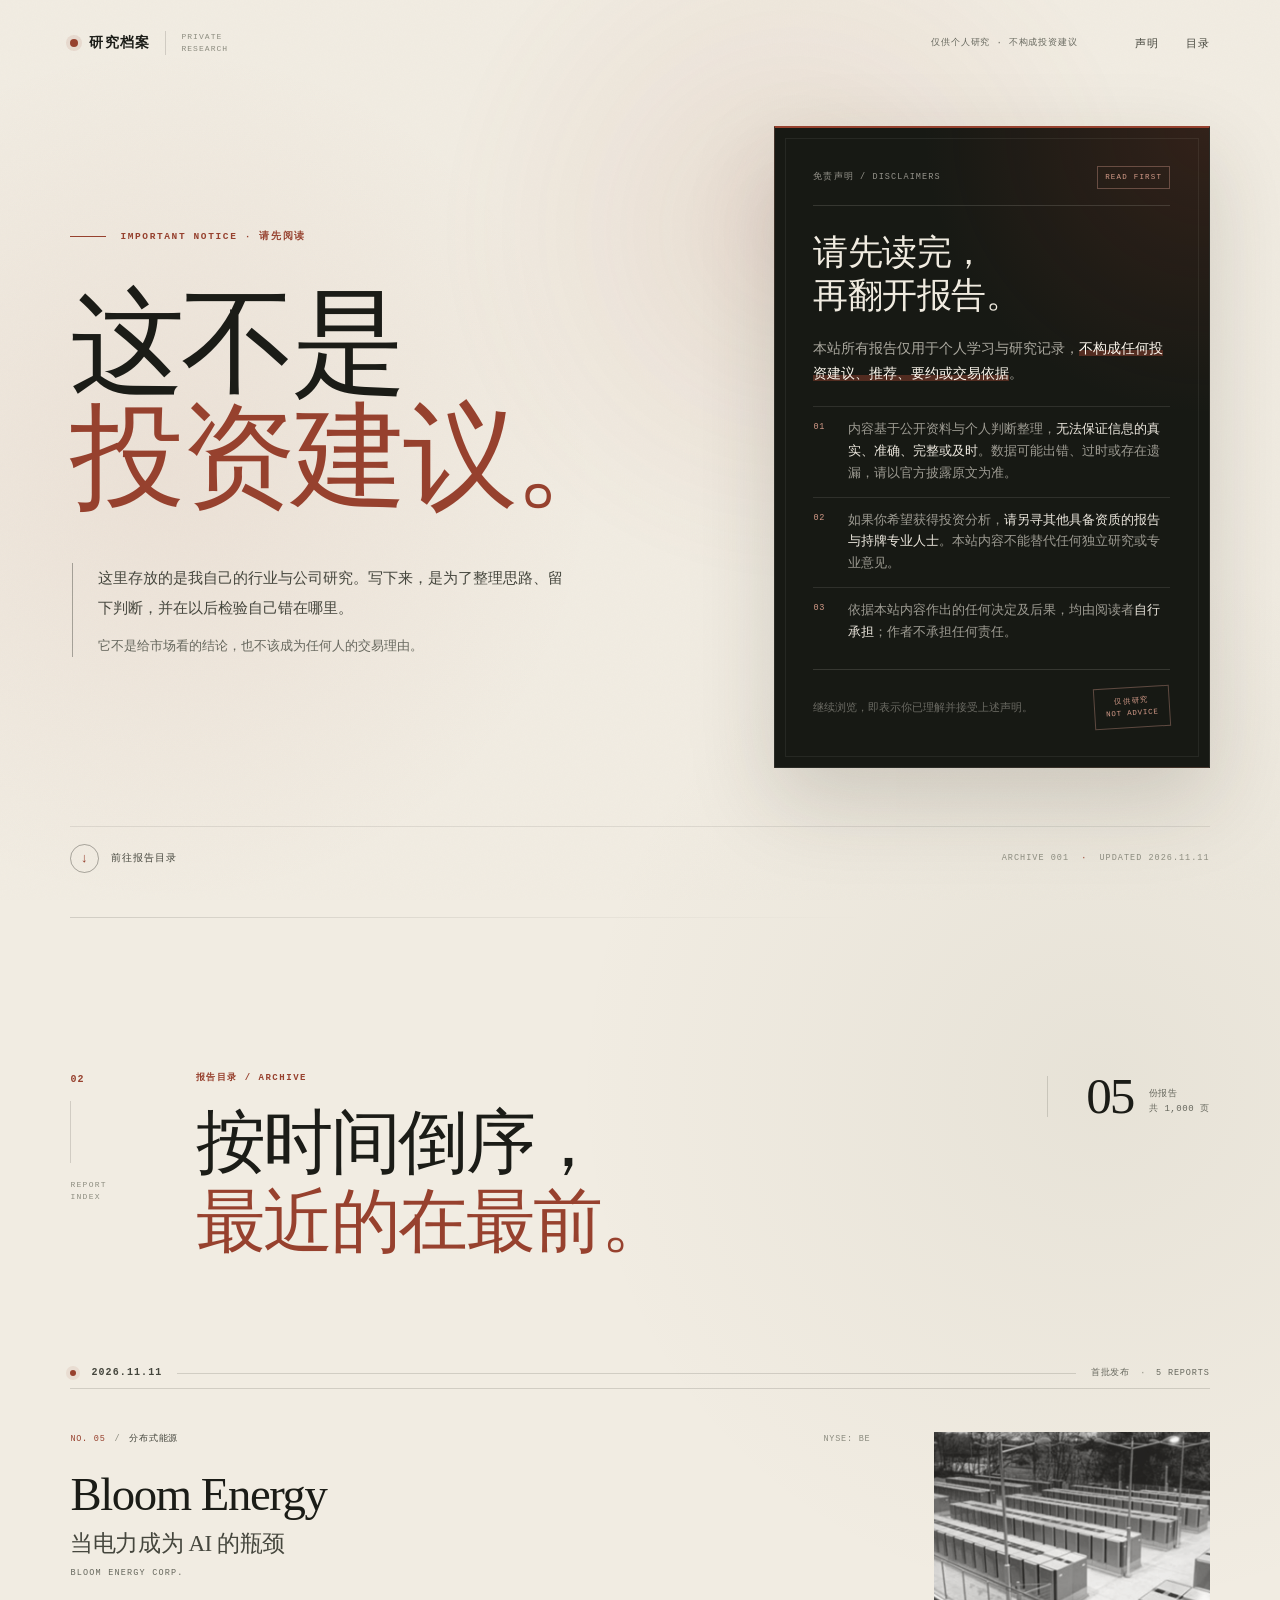
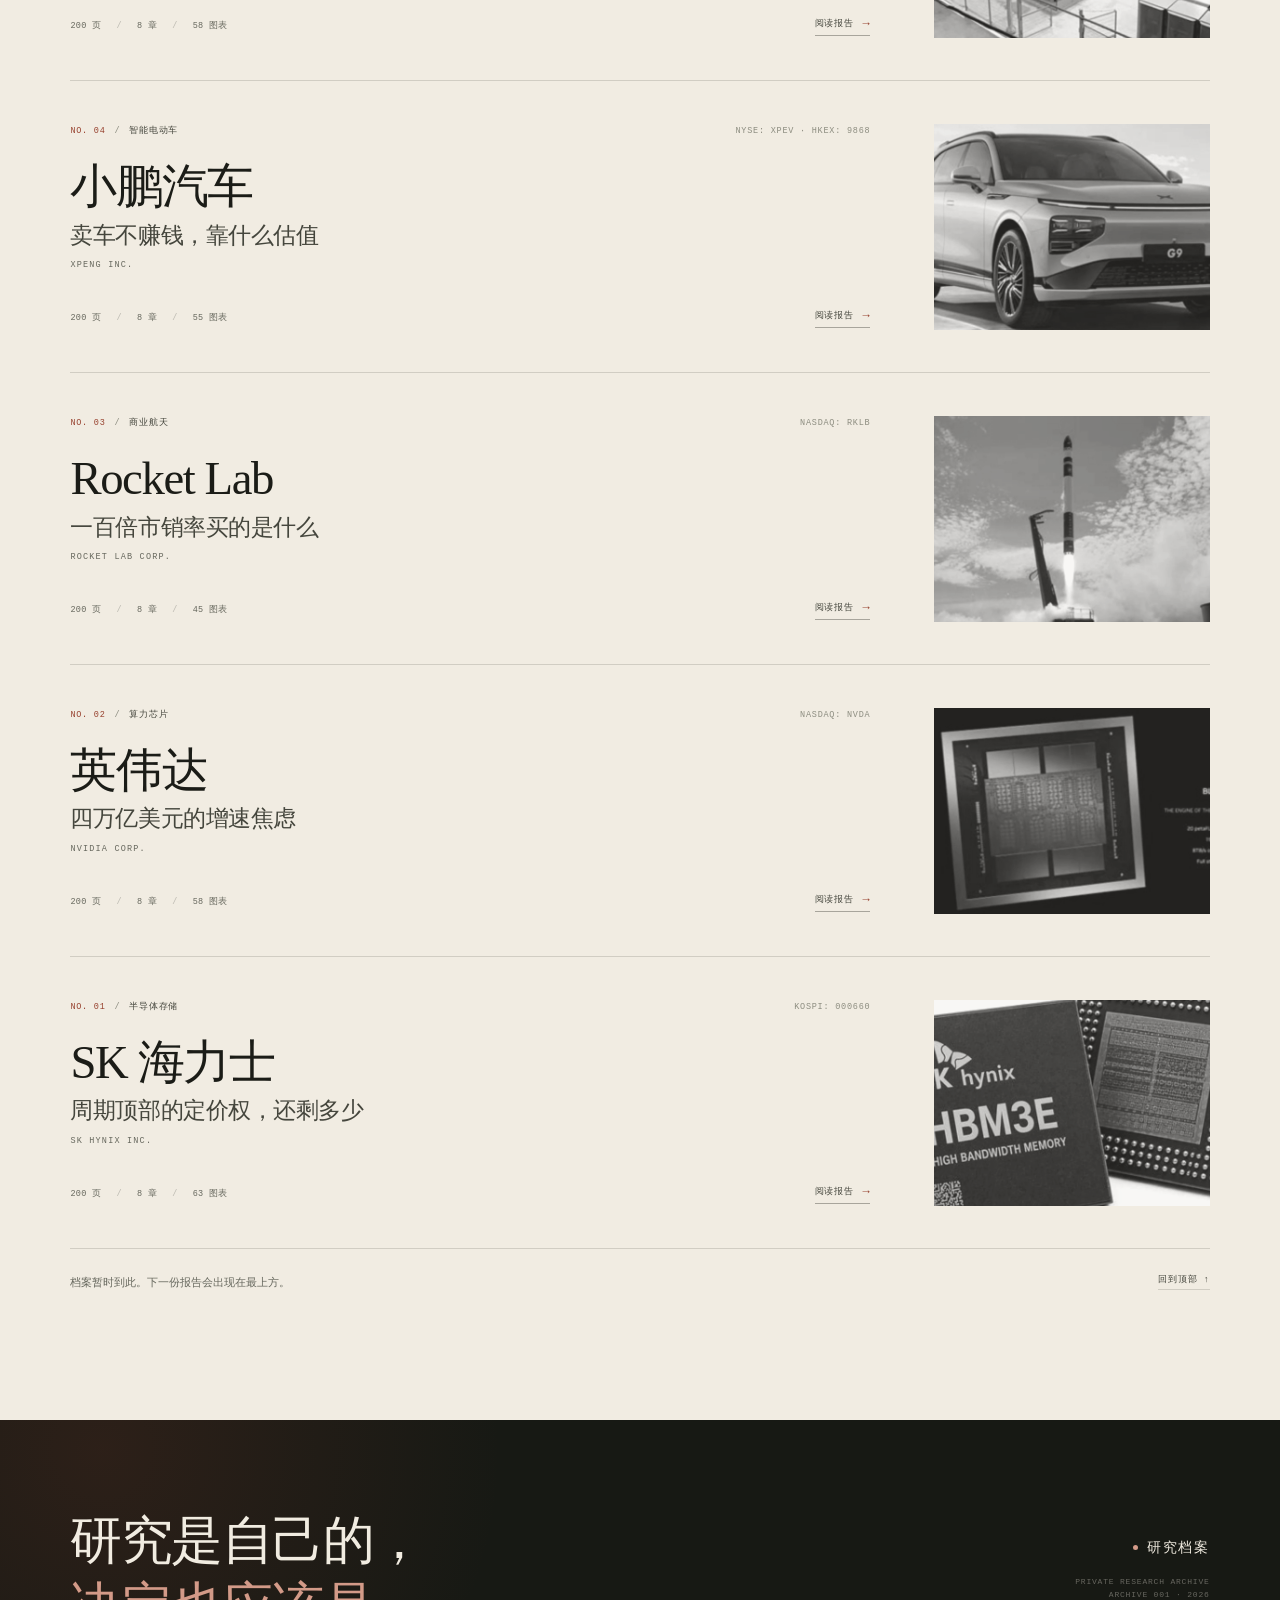
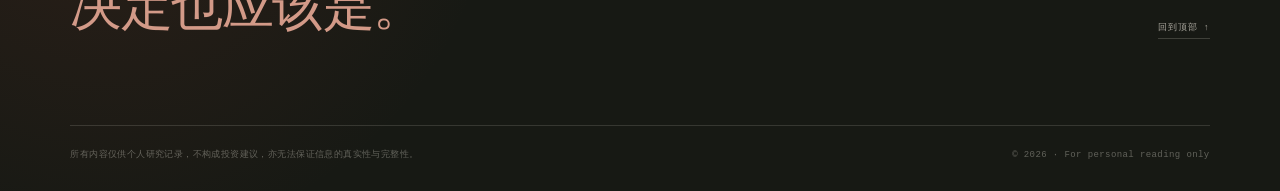
==== site/index.html @ 6e8592a8 "feat: 首版个人研究报告静态站点与部署配置" ====
<!DOCTYPE html>
<html lang="zh-CN">
<head>
<meta charset="utf-8">
<meta name="viewport" content="width=device-width, initial-scale=1">
<meta name="robots" content="noindex, nofollow">
<meta name="description" content="一处私人的行业与公司研究档案。所有报告仅供个人研究记录，不构成任何投资建议。">
<meta name="theme-color" content="#f1ece2">
<title>研究档案 — 这不是投资建议</title>
<link rel="icon" href="assets/favicon.svg" type="image/svg+xml">
<link rel="stylesheet" href="assets/site.css?v=20261111">
<script>document.documentElement.classList.add('js');</script>
</head>
<body id="top">

<a class="skip-link" href="#reports">跳到报告目录</a>
<div class="grain" aria-hidden="true"></div>
<div class="reading-progress" aria-hidden="true"><span></span></div>

<header class="site-header" id="site-header">
  <div class="shell header-inner">
    <a class="brand" href="#top" aria-label="研究档案，返回页面顶部">
      <span class="brand-dot" aria-hidden="true"></span>
      <span class="brand-name">研究档案</span>
      <span class="brand-meta">PRIVATE<br>RESEARCH</span>
    </a>
    <div class="head-right">
      <p class="head-note">仅供个人研究 · 不构成投资建议</p>
      <nav class="site-nav" aria-label="页面导航">
        <a href="#disclaimer">声明</a>
        <a href="#reports">目录</a>
      </nav>
    </div>
  </div>
</header>

<main>

  <section class="hero" id="disclaimer" aria-labelledby="hero-title">
    <div class="shell">

      <div class="hero-grid">
        <div class="hero-copy">
          <p class="eyebrow">
            <span class="eyebrow-line" aria-hidden="true"></span>
            Important notice · 请先阅读
          </p>

          <h1 id="hero-title">
            <span class="h1-line">这不是</span>
            <span class="h1-line h1-accent">投资建议。</span>
          </h1>

          <div class="hero-notes">
            <p class="hero-lead">这里存放的是我自己的行业与公司研究。写下来，是为了整理思路、留下判断，并在以后检验自己错在哪里。</p>
            <p class="hero-lead hero-lead-small">它不是给市场看的结论，也不该成为任何人的交易理由。</p>
          </div>
        </div>

        <aside class="disclaimer-card" aria-labelledby="disclaimer-title">
          <div class="card-topline">
            <span>免责声明 / Disclaimers</span>
            <span class="card-mark">Read first</span>
          </div>

          <h2 id="disclaimer-title">请先读完，<br>再翻开报告。</h2>

          <p class="disclaimer-strong">本站所有报告仅用于个人学习与研究记录，<strong>不构成任何投资建议、推荐、要约或交易依据</strong>。</p>

          <ol class="disclaimer-list">
            <li>
              <span class="item-no" aria-hidden="true">01</span>
              <p>内容基于公开资料与个人判断整理，<strong>无法保证信息的真实、准确、完整或及时</strong>。数据可能出错、过时或存在遗漏，请以官方披露原文为准。</p>
            </li>
            <li>
              <span class="item-no" aria-hidden="true">02</span>
              <p>如果你希望获得投资分析，<strong>请另寻其他具备资质的报告与持牌专业人士</strong>。本站内容不能替代任何独立研究或专业意见。</p>
            </li>
            <li>
              <span class="item-no" aria-hidden="true">03</span>
              <p>依据本站内容作出的任何决定及后果，均由阅读者<strong>自行承担</strong>；作者不承担任何责任。</p>
            </li>
          </ol>

          <div class="disclaimer-bottom">
            <span class="consent-note">继续浏览，即表示你已理解并接受上述声明。</span>
            <span class="seal" aria-label="仅供研究，请勿据此交易">仅供研究<br>NOT ADVICE</span>
          </div>
        </aside>
      </div>

      <div class="hero-foot">
        <a class="scroll-cue" href="#reports">
          <span class="cue-icon" aria-hidden="true">↓</span>
          <span>前往报告目录</span>
        </a>
        <p class="hero-archive">Archive 001 <span aria-hidden="true">·</span> Updated 2026.11.11</p>
      </div>

    </div>
  </section>

  <section class="archive" id="reports" aria-labelledby="archive-title">
    <div class="shell">

      <header class="archive-head reveal">
        <div class="archive-aside" aria-hidden="true">
          <span class="section-no">02</span>
          <span class="section-rule"></span>
          <span class="section-kicker">Report<br>Index</span>
        </div>
        <div class="archive-heading">
          <p class="kicker">报告目录 / Archive</p>
          <h2 id="archive-title">按时间倒序，<br><em>最近的在最前。</em></h2>
        </div>
        <div class="archive-stats" aria-label="目前共 5 份报告，合计 1000 页">
          <span class="stats-number">05</span>
          <span class="stats-caption">份报告<br>共 1,000 页</span>
        </div>
      </header>

      <div class="timeline">
        <div class="date-row reveal">
          <span class="date-dot" aria-hidden="true"></span>
          <time datetime="2026-11-11">2026.11.11</time>
          <span class="date-rule" aria-hidden="true"></span>
          <span class="date-batch">首批发布 <span aria-hidden="true">·</span> 5 Reports</span>
        </div>

        <div class="report-list">

          <article class="report-card reveal" style="--delay: 40ms">
            <a href="reports/bloom-energy/2026-11-11/index.html" aria-label="阅读报告：Bloom Energy，当电力成为 AI 的瓶颈">
              <div class="report-main">
                <div class="report-meta">
                  <span class="report-no">No. 05</span>
                  <span class="meta-sep" aria-hidden="true">/</span>
                  <span class="report-sector">分布式能源</span>
                  <span class="report-ticker">NYSE: BE</span>
                </div>
                <div class="report-title-row">
                  <div>
                    <h3><span class="title-name">Bloom Energy</span><span class="title-sub">当电力成为 AI 的瓶颈</span></h3>
                    <p class="report-en">Bloom Energy Corp.</p>
                  </div>
                </div>
                <div class="report-foot">
                  <span class="report-stats"><span>200 页</span><span>8 章</span><span>58 图表</span></span>
                  <span class="read-report">阅读报告 <span aria-hidden="true">→</span></span>
                </div>
              </div>
              <figure class="report-cover">
                <img src="reports/bloom-energy/2026-11-11/cover.webp" alt="" width="1200" height="900" loading="lazy" decoding="async">
                <span class="cover-arrow" aria-hidden="true">↗</span>
              </figure>
            </a>
          </article>

          <article class="report-card reveal" style="--delay: 90ms">
            <a href="reports/xpeng/2026-11-11/index.html" aria-label="阅读报告：小鹏汽车，卖车不赚钱，靠什么估值">
              <div class="report-main">
                <div class="report-meta">
                  <span class="report-no">No. 04</span>
                  <span class="meta-sep" aria-hidden="true">/</span>
                  <span class="report-sector">智能电动车</span>
                  <span class="report-ticker">NYSE: XPEV · HKEX: 9868</span>
                </div>
                <div class="report-title-row">
                  <div>
                    <h3><span class="title-name">小鹏汽车</span><span class="title-sub">卖车不赚钱，靠什么估值</span></h3>
                    <p class="report-en">XPeng Inc.</p>
                  </div>
                </div>
                <div class="report-foot">
                  <span class="report-stats"><span>200 页</span><span>8 章</span><span>55 图表</span></span>
                  <span class="read-report">阅读报告 <span aria-hidden="true">→</span></span>
                </div>
              </div>
              <figure class="report-cover">
                <img src="reports/xpeng/2026-11-11/cover.webp" alt="" width="1200" height="900" loading="lazy" decoding="async">
                <span class="cover-arrow" aria-hidden="true">↗</span>
              </figure>
            </a>
          </article>

          <article class="report-card reveal" style="--delay: 140ms">
            <a href="reports/rocket-lab/2026-11-11/index.html" aria-label="阅读报告：Rocket Lab，一百倍市销率买的是什么">
              <div class="report-main">
                <div class="report-meta">
                  <span class="report-no">No. 03</span>
                  <span class="meta-sep" aria-hidden="true">/</span>
                  <span class="report-sector">商业航天</span>
                  <span class="report-ticker">NASDAQ: RKLB</span>
                </div>
                <div class="report-title-row">
                  <div>
                    <h3><span class="title-name">Rocket Lab</span><span class="title-sub">一百倍市销率买的是什么</span></h3>
                    <p class="report-en">Rocket Lab Corp.</p>
                  </div>
                </div>
                <div class="report-foot">
                  <span class="report-stats"><span>200 页</span><span>8 章</span><span>45 图表</span></span>
                  <span class="read-report">阅读报告 <span aria-hidden="true">→</span></span>
                </div>
              </div>
              <figure class="report-cover">
                <img src="reports/rocket-lab/2026-11-11/cover.webp" alt="" width="1200" height="900" loading="lazy" decoding="async">
                <span class="cover-arrow" aria-hidden="true">↗</span>
              </figure>
            </a>
          </article>

          <article class="report-card reveal" style="--delay: 190ms">
            <a href="reports/nvidia/2026-11-11/index.html" aria-label="阅读报告：英伟达，四万亿美元的增速焦虑">
              <div class="report-main">
                <div class="report-meta">
                  <span class="report-no">No. 02</span>
                  <span class="meta-sep" aria-hidden="true">/</span>
                  <span class="report-sector">算力芯片</span>
                  <span class="report-ticker">NASDAQ: NVDA</span>
                </div>
                <div class="report-title-row">
                  <div>
                    <h3><span class="title-name">英伟达</span><span class="title-sub">四万亿美元的增速焦虑</span></h3>
                    <p class="report-en">NVIDIA Corp.</p>
                  </div>
                </div>
                <div class="report-foot">
                  <span class="report-stats"><span>200 页</span><span>8 章</span><span>58 图表</span></span>
                  <span class="read-report">阅读报告 <span aria-hidden="true">→</span></span>
                </div>
              </div>
              <figure class="report-cover">
                <img src="reports/nvidia/2026-11-11/cover.webp" alt="" width="1200" height="900" loading="lazy" decoding="async">
                <span class="cover-arrow" aria-hidden="true">↗</span>
              </figure>
            </a>
          </article>

          <article class="report-card reveal" style="--delay: 240ms">
            <a href="reports/sk-hynix/2026-11-11/index.html" aria-label="阅读报告：SK 海力士，周期顶部的定价权，还剩多少">
              <div class="report-main">
                <div class="report-meta">
                  <span class="report-no">No. 01</span>
                  <span class="meta-sep" aria-hidden="true">/</span>
                  <span class="report-sector">半导体存储</span>
                  <span class="report-ticker">KOSPI: 000660</span>
                </div>
                <div class="report-title-row">
                  <div>
                    <h3><span class="title-name">SK 海力士</span><span class="title-sub">周期顶部的定价权，还剩多少</span></h3>
                    <p class="report-en">SK hynix Inc.</p>
                  </div>
                </div>
                <div class="report-foot">
                  <span class="report-stats"><span>200 页</span><span>8 章</span><span>63 图表</span></span>
                  <span class="read-report">阅读报告 <span aria-hidden="true">→</span></span>
                </div>
              </div>
              <figure class="report-cover">
                <img src="reports/sk-hynix/2026-11-11/cover.webp" alt="" width="1200" height="900" loading="lazy" decoding="async">
                <span class="cover-arrow" aria-hidden="true">↗</span>
              </figure>
            </a>
          </article>

        </div>

        <div class="archive-end reveal">
          <p>档案暂时到此。下一份报告会出现在最上方。</p>
          <a href="#top">回到顶部 <span aria-hidden="true">↑</span></a>
        </div>
      </div>

    </div>
  </section>

</main>

<footer class="site-footer">
  <div class="shell">
    <div class="footer-top reveal">
      <p class="footer-statement">研究是自己的，<br><em>决定也应该是。</em></p>
      <div class="footer-brand-block">
        <span class="footer-brand">研究档案</span>
        <span class="footer-meta">Private research archive<br>Archive 001 · 2026</span>
        <a class="footer-back" href="#top">回到顶部 <span aria-hidden="true">↑</span></a>
      </div>
    </div>
    <div class="footer-bottom">
      <p>所有内容仅供个人研究记录，不构成投资建议，亦无法保证信息的真实性与完整性。</p>
      <p>© 2026 · For personal reading only</p>
    </div>
  </div>
</footer>

<script src="assets/site.js?v=20261111" defer></script>
</body>
</html>
---- site/assets/site.css ----
/* ==========================================================================
   研究档案 — private research archive
   Hand-built static homepage, no external dependencies.
   ========================================================================== */

:root {
  --bg: #f1ece2;
  --bg-lift: #f6f2e9;
  --ink: #1b1c17;
  --ink-soft: #45463d;
  --muted: #67685e;
  --faint: #8d8d80;
  --line: rgba(27, 28, 23, .15);
  --line-soft: rgba(27, 28, 23, .09);
  --line-strong: rgba(27, 28, 23, .34);
  --accent: #97412e;
  --accent-deep: #783021;
  --accent-light: #d39a88;
  --night: #171914;
  --night-raised: #1d201a;
  --cream: #f1ece1;
  --cream-soft: #d8d2c5;
  --serif: "Songti SC", "STSong", "Source Han Serif SC", "Noto Serif CJK SC", "Iowan Old Style", Georgia, serif;
  --sans: "PingFang SC", "Hiragino Sans GB", "Microsoft YaHei", "Helvetica Neue", Arial, sans-serif;
  --mono: "SF Mono", "JetBrains Mono", "Menlo", Consolas, monospace;
  --ease: cubic-bezier(.16, 1, .3, 1);
}

*,
*::before,
*::after { box-sizing: border-box; }

html {
  scroll-behavior: smooth;
  background: var(--bg);
}

body {
  margin: 0;
  color: var(--ink);
  font-family: var(--sans);
  font-size: 16px;
  line-height: 1.7;
  background:
    radial-gradient(circle at 13% 14%, rgba(151, 65, 46, .065), transparent 27rem),
    radial-gradient(circle at 86% 32%, rgba(104, 105, 77, .075), transparent 33rem),
    var(--bg);
  -webkit-font-smoothing: antialiased;
  -moz-osx-font-smoothing: grayscale;
  text-rendering: optimizeLegibility;
  overflow-x: hidden;
}

::selection {
  color: var(--cream);
  background: var(--accent);
}

a { color: inherit; }
button, a { -webkit-tap-highlight-color: transparent; }
img { display: block; max-width: 100%; }
p, h1, h2, h3, figure, ol { margin: 0; }
ol { padding: 0; }

.shell {
  width: 100%;
  max-width: 1440px;
  margin-inline: auto;
  padding-inline: clamp(24px, 5.5vw, 88px);
}

.skip-link {
  position: fixed;
  top: 12px;
  left: 12px;
  z-index: 200;
  padding: 10px 16px;
  color: var(--cream);
  background: var(--ink);
  font: 600 12px/1 var(--sans);
  text-decoration: none;
  transform: translateY(-180%);
  transition: transform .2s ease;
}
.skip-link:focus { transform: none; }

/* A nearly invisible paper grain, fixed over the page. */
.grain {
  position: fixed;
  inset: 0;
  z-index: 100;
  pointer-events: none;
  opacity: .032;
  mix-blend-mode: multiply;
  background-image: url("data:image/svg+xml,%3Csvg xmlns='http://www.w3.org/2000/svg' width='160' height='160'%3E%3Cfilter id='n'%3E%3CfeTurbulence type='fractalNoise' baseFrequency='.82' numOctaves='4' stitchTiles='stitch'/%3E%3C/filter%3E%3Crect width='160' height='160' filter='url(%23n)' opacity='.72'/%3E%3C/svg%3E");
}

.reading-progress {
  position: fixed;
  inset: 0 0 auto;
  z-index: 120;
  height: 2px;
  pointer-events: none;
}
.reading-progress span {
  display: block;
  width: 100%;
  height: 100%;
  background: var(--accent);
  transform: scaleX(0);
  transform-origin: left center;
  will-change: transform;
}

/* --------------------------------------------------------------------------
   Header
   -------------------------------------------------------------------------- */

.site-header {
  position: fixed;
  inset: 0 0 auto;
  z-index: 60;
}
.site-header::before {
  content: "";
  position: absolute;
  inset: 0;
  background: rgba(241, 236, 226, .84);
  border-bottom: 1px solid transparent;
  -webkit-backdrop-filter: blur(18px) saturate(1.15);
  backdrop-filter: blur(18px) saturate(1.15);
  opacity: 0;
  transition: opacity .35s ease, border-color .35s ease;
  pointer-events: none;
}
.site-header.is-scrolled::before {
  opacity: 1;
  border-bottom-color: var(--line-soft);
}

.header-inner {
  position: relative;
  z-index: 1;
  height: 86px;
  display: flex;
  align-items: center;
  justify-content: space-between;
  gap: 32px;
}

.brand {
  display: inline-flex;
  align-items: center;
  gap: 11px;
  color: var(--ink);
  text-decoration: none;
}
.brand-dot {
  width: 8px;
  height: 8px;
  border-radius: 50%;
  background: var(--accent);
  box-shadow: 0 0 0 4px rgba(151, 65, 46, .10);
  flex: 0 0 auto;
}
.brand-name {
  font-size: 14px;
  font-weight: 600;
  letter-spacing: .09em;
  white-space: nowrap;
}
.brand-meta {
  margin-left: 4px;
  padding-left: 15px;
  border-left: 1px solid var(--line);
  color: var(--faint);
  font: 500 8px/1.45 var(--mono);
  letter-spacing: .13em;
  white-space: nowrap;
}

.head-right {
  display: flex;
  align-items: center;
  gap: clamp(24px, 4.5vw, 64px);
}
.head-note {
  color: var(--muted);
  font: 500 9px/1.4 var(--mono);
  letter-spacing: .09em;
  white-space: nowrap;
}
.site-nav {
  display: flex;
  align-items: center;
  gap: 27px;
}
.site-nav a {
  position: relative;
  padding: 8px 0;
  color: var(--ink-soft);
  font: 500 11px/1 var(--sans);
  letter-spacing: .08em;
  text-decoration: none;
}
.site-nav a::after {
  content: "";
  position: absolute;
  left: 0;
  right: 0;
  bottom: 2px;
  height: 1px;
  background: var(--accent);
  transform: scaleX(0);
  transform-origin: left;
  transition: transform .35s var(--ease);
}
.site-nav a:hover::after,
.site-nav a:focus-visible::after { transform: scaleX(1); }

/* --------------------------------------------------------------------------
   Hero / disclaimer
   -------------------------------------------------------------------------- */

.hero {
  position: relative;
  display: flex;
  align-items: center;
  min-height: 100svh;
  padding: clamp(116px, 14vh, 152px) 0 clamp(34px, 5vh, 58px);
  overflow: hidden;
}
.hero::before {
  content: "";
  position: absolute;
  top: -14%;
  left: 34%;
  width: min(56vw, 860px);
  height: min(56vw, 860px);
  border-radius: 50%;
  pointer-events: none;
  background: radial-gradient(circle, rgba(151, 65, 46, .095) 0%, rgba(151, 65, 46, .035) 38%, transparent 70%);
  filter: blur(12px);
  animation: breathe 20s ease-in-out infinite;
}
.hero::after {
  content: "";
  position: absolute;
  left: clamp(24px, 5.5vw, 88px);
  right: clamp(24px, 5.5vw, 88px);
  bottom: 0;
  height: 1px;
  background: linear-gradient(90deg, var(--line), transparent 70%);
  pointer-events: none;
}
.hero > .shell {
  position: relative;
  z-index: 1;
}

.hero-grid {
  display: grid;
  grid-template-columns: minmax(0, 1.18fr) minmax(400px, .82fr);
  align-items: center;
  gap: clamp(52px, 6vw, 92px);
}

.hero-copy { padding-bottom: 6px; }

.eyebrow {
  display: flex;
  align-items: center;
  gap: 14px;
  color: var(--accent);
  font: 600 9.5px/1.4 var(--mono);
  letter-spacing: .17em;
  text-transform: uppercase;
  animation: rise-in .85s .05s var(--ease) both;
}
.eyebrow-line {
  display: block;
  width: 36px;
  height: 1px;
  background: var(--accent);
  flex: 0 0 auto;
}

.hero h1 {
  margin-top: clamp(24px, 3.3vw, 42px);
  font-family: var(--serif);
  font-size: clamp(4.6rem, 9vw, 9.35rem);
  font-weight: 500;
  line-height: .99;
  letter-spacing: -.035em;
  text-wrap: balance;
  animation: rise-in 1.05s .12s var(--ease) both;
}
.h1-line { display: block; }
.h1-accent {
  color: var(--accent);
  padding-bottom: .08em;
}

.hero-notes {
  max-width: 500px;
  margin-top: clamp(30px, 4.5vh, 48px);
  margin-left: 2px;
  padding-left: 25px;
  border-left: 1px solid var(--line-strong);
  display: grid;
  gap: 12px;
  animation: rise-in .95s .3s var(--ease) both;
}
.hero-lead {
  color: var(--ink-soft);
  font-size: clamp(15px, 1.15vw, 16.5px);
  line-height: 1.95;
}
.hero-lead-small {
  color: var(--muted);
  font-size: 13px;
  line-height: 1.8;
}

/* The dark disclaimer panel anchors the whole hero. */
.disclaimer-card {
  position: relative;
  isolation: isolate;
  padding: clamp(28px, 3vw, 40px);
  color: var(--cream);
  background:
    radial-gradient(circle at 100% 0%, rgba(151, 65, 46, .21), transparent 37%),
    var(--night);
  border: 1px solid rgba(241, 236, 225, .09);
  border-top: 2px solid var(--accent);
  box-shadow: 0 32px 80px rgba(45, 40, 29, .17);
  animation: card-in 1.05s .22s var(--ease) both;
}
.disclaimer-card::after {
  content: "";
  position: absolute;
  inset: 10px;
  border: 1px solid rgba(241, 236, 225, .07);
  pointer-events: none;
  z-index: -1;
}
.card-topline {
  display: flex;
  align-items: center;
  justify-content: space-between;
  gap: 18px;
  padding-bottom: 16px;
  border-bottom: 1px solid rgba(241, 236, 225, .14);
  color: rgba(241, 236, 225, .58);
  font: 500 8.5px/1.4 var(--mono);
  letter-spacing: .13em;
  text-transform: uppercase;
}
.card-mark {
  flex: 0 0 auto;
  padding: 5px 7px;
  border: 1px solid rgba(211, 154, 136, .38);
  color: var(--accent-light);
  font-size: 7.5px;
  letter-spacing: .16em;
  text-transform: uppercase;
}
.disclaimer-card h2 {
  margin-top: 25px;
  color: var(--cream);
  font-family: var(--serif);
  font-size: clamp(29px, 2.7vw, 38px);
  font-weight: 500;
  line-height: 1.25;
  letter-spacing: -.015em;
}
.disclaimer-strong {
  margin-top: 20px;
  color: rgba(241, 236, 225, .69);
  font-size: 13.8px;
  line-height: 1.8;
}
.disclaimer-strong strong {
  color: #fffaf0;
  font-weight: 500;
  background: linear-gradient(transparent 63%, rgba(151, 65, 46, .46) 63%);
}
.disclaimer-list {
  margin-top: 19px;
  list-style: none;
}
.disclaimer-list li {
  display: grid;
  grid-template-columns: 25px 1fr;
  gap: 10px;
  padding: 12px 0;
  border-top: 1px solid rgba(241, 236, 225, .11);
}
.item-no {
  padding-top: 2px;
  color: var(--accent-light);
  font: 500 8.5px/1.6 var(--mono);
  letter-spacing: .09em;
}
.disclaimer-list p {
  color: rgba(241, 236, 225, .62);
  font-size: 12.5px;
  line-height: 1.75;
}
.disclaimer-list strong {
  color: rgba(255, 250, 240, .93);
  font-weight: 500;
}
.disclaimer-bottom {
  display: flex;
  align-items: center;
  justify-content: space-between;
  gap: 20px;
  margin-top: 13px;
  padding-top: 17px;
  border-top: 1px solid rgba(241, 236, 225, .14);
}
.consent-note {
  max-width: 230px;
  color: rgba(241, 236, 225, .38);
  font-size: 10.5px;
  line-height: 1.65;
}
.seal {
  flex: 0 0 auto;
  width: 76px;
  padding: 8px 5px;
  border: 1px solid rgba(211, 154, 136, .38);
  color: var(--accent-light);
  font: 500 7.5px/1.55 var(--mono);
  letter-spacing: .1em;
  text-align: center;
  text-transform: uppercase;
  transform: rotate(-3.5deg);
}

.hero-foot {
  display: flex;
  align-items: center;
  justify-content: space-between;
  gap: 30px;
  margin-top: clamp(44px, 6.5vh, 74px);
  padding-top: 17px;
  border-top: 1px solid var(--line-soft);
  animation: fade-in .9s .62s ease both;
}
.scroll-cue {
  display: inline-flex;
  align-items: center;
  gap: 12px;
  color: var(--ink-soft);
  font: 500 9.5px/1 var(--mono);
  letter-spacing: .1em;
  text-transform: uppercase;
  text-decoration: none;
}
.cue-icon {
  display: grid;
  place-items: center;
  width: 29px;
  height: 29px;
  border: 1px solid var(--line-strong);
  border-radius: 50%;
  color: var(--accent);
  font-size: 13px;
  transition: color .3s ease, background .3s ease, transform .35s var(--ease);
}
.scroll-cue:hover .cue-icon {
  color: var(--cream);
  background: var(--accent);
  border-color: var(--accent);
  transform: translateY(3px);
}
.hero-archive {
  color: var(--faint);
  font: 500 8.5px/1.4 var(--mono);
  letter-spacing: .12em;
  text-transform: uppercase;
  white-space: nowrap;
}
.hero-archive span { padding: 0 6px; color: var(--accent); }

/* --------------------------------------------------------------------------
   Archive index
   -------------------------------------------------------------------------- */

.archive {
  position: relative;
  padding: clamp(100px, 12vw, 168px) 0 clamp(88px, 10vw, 138px);
}

.archive-head {
  display: grid;
  grid-template-columns: 74px minmax(0, 1fr) auto;
  gap: clamp(24px, 4vw, 66px);
  align-items: start;
}
.archive-aside {
  display: flex;
  flex-direction: column;
  align-items: flex-start;
  gap: 16px;
  padding-top: 3px;
}
.section-no {
  color: var(--accent);
  font: 600 10px/1 var(--mono);
  letter-spacing: .1em;
}
.section-rule {
  width: 1px;
  height: 62px;
  background: var(--line);
}
.section-kicker {
  color: var(--faint);
  font: 500 8px/1.6 var(--mono);
  letter-spacing: .16em;
  text-transform: uppercase;
}
.kicker {
  color: var(--accent);
  font: 600 9px/1.4 var(--mono);
  letter-spacing: .17em;
  text-transform: uppercase;
}
.archive-heading h2 {
  margin-top: 19px;
  font-family: var(--serif);
  font-size: clamp(3.2rem, 5.5vw, 5.1rem);
  font-weight: 500;
  line-height: 1.12;
  letter-spacing: -.035em;
}
.archive-heading h2 em {
  color: var(--accent);
  font-style: normal;
}

.archive-stats {
  display: flex;
  align-items: flex-end;
  gap: 16px;
  margin-top: 4px;
  margin-bottom: 9px;
  padding-left: clamp(24px, 3vw, 44px);
  border-left: 1px solid var(--line);
}
.stats-number {
  color: var(--ink);
  font-family: var(--serif);
  font-size: clamp(3.1rem, 4vw, 4.1rem);
  font-weight: 500;
  line-height: .8;
  letter-spacing: -.045em;
}
.stats-caption {
  color: var(--muted);
  font: 500 9px/1.65 var(--mono);
  letter-spacing: .06em;
  white-space: nowrap;
}

.timeline { margin-top: clamp(66px, 8vw, 108px); }

.date-row {
  display: flex;
  align-items: center;
  gap: 15px;
  min-height: 20px;
}
.date-dot {
  width: 6px;
  height: 6px;
  border-radius: 50%;
  background: var(--accent);
  box-shadow: 0 0 0 4px rgba(151, 65, 46, .09);
  flex: 0 0 auto;
}
.date-row time {
  color: var(--ink-soft);
  font: 600 10px/1 var(--mono);
  letter-spacing: .11em;
}
.date-rule {
  height: 1px;
  flex: 1 1 auto;
  background: var(--line);
}
.date-batch {
  color: var(--muted);
  font: 500 8.5px/1 var(--mono);
  letter-spacing: .1em;
  text-transform: uppercase;
  white-space: nowrap;
}
.date-batch span { padding: 0 4px; color: var(--faint); }

.report-list {
  margin-top: 5px;
  border-bottom: 1px solid var(--line);
}
.report-card a {
  position: relative;
  display: grid;
  grid-template-columns: minmax(0, 1fr) clamp(218px, 21.5vw, 302px);
  align-items: stretch;
  gap: clamp(28px, 5vw, 82px);
  padding-block: clamp(27px, 3.3vw, 43px);
  border-top: 1px solid var(--line);
  color: var(--ink);
  text-decoration: none;
}
.report-card a::before {
  content: "";
  position: absolute;
  top: -1px;
  left: 0;
  width: 100%;
  height: 1px;
  background: var(--accent);
  transform: scaleX(0);
  transform-origin: left center;
  transition: transform .75s var(--ease);
  z-index: 2;
}
.report-main {
  display: flex;
  flex-direction: column;
  min-width: 0;
  padding-block: 2px;
}
.report-meta {
  display: flex;
  align-items: center;
  flex-wrap: wrap;
  gap: 9px;
  color: var(--muted);
  font: 500 8.5px/1.4 var(--mono);
  letter-spacing: .09em;
  text-transform: uppercase;
}
.report-no { color: var(--accent); }
.meta-sep { color: var(--faint); }
.report-sector {
  color: var(--ink-soft);
  letter-spacing: .08em;
}
.report-ticker {
  margin-left: auto;
  color: var(--faint);
  white-space: nowrap;
}
.report-title-row {
  display: flex;
  align-items: flex-start;
  justify-content: space-between;
  gap: 24px;
  margin-top: clamp(16px, 2vw, 25px);
}
.report-card h3 {
  font-family: var(--serif);
  font-size: clamp(2.15rem, 3.65vw, 3.35rem);
  font-weight: 500;
  line-height: 1.05;
  letter-spacing: -.03em;
  transition: color .35s ease;
}
.title-name { display: block; }
.title-sub {
  display: block;
  margin-top: 9px;
  color: var(--ink-soft);
  font-size: clamp(1.2rem, 1.8vw, 1.65rem);
  line-height: 1.28;
  letter-spacing: -.02em;
  transition: color .35s ease;
}
.report-en {
  margin-top: 10px;
  color: var(--muted);
  font: 500 8.5px/1.4 var(--mono);
  letter-spacing: .14em;
  text-transform: uppercase;
}
.report-foot {
  display: flex;
  align-items: center;
  justify-content: space-between;
  gap: 24px;
  margin-top: auto;
  padding-top: clamp(26px, 3vw, 38px);
}
.report-stats {
  display: flex;
  align-items: center;
  gap: 15px;
  color: var(--muted);
  font: 500 8.5px/1.4 var(--mono);
  letter-spacing: .04em;
}
.report-stats span + span::before {
  content: "/";
  margin-right: 15px;
  color: rgba(27, 28, 23, .24);
}
.read-report {
  display: inline-flex;
  align-items: center;
  gap: 9px;
  padding-bottom: 4px;
  border-bottom: 1px solid var(--line-strong);
  color: var(--ink-soft);
  font: 500 9px/1.1 var(--mono);
  letter-spacing: .08em;
  white-space: nowrap;
  transition: color .3s ease, border-color .3s ease;
}
.read-report span {
  color: var(--accent);
  font-size: 12px;
  transition: transform .4s var(--ease);
}

.report-cover {
  position: relative;
  align-self: center;
  width: 100%;
  aspect-ratio: 4 / 3;
  overflow: hidden;
  background: #d5cfc2;
}
.report-cover img {
  width: 100%;
  height: 100%;
  object-fit: cover;
  filter: grayscale(1) contrast(.98) brightness(1.03);
  opacity: .85;
  transform: scale(1.015);
  transition: filter .9s ease, opacity .8s ease, transform 1.1s var(--ease);
}
.cover-arrow {
  position: absolute;
  top: 12px;
  right: 12px;
  display: grid;
  place-items: center;
  width: 34px;
  height: 34px;
  color: rgba(255, 255, 255, .9);
  background: rgba(18, 20, 16, .2);
  border: 1px solid rgba(255, 255, 255, .4);
  -webkit-backdrop-filter: blur(6px);
  backdrop-filter: blur(6px);
  font: 400 16px/1 var(--sans);
  opacity: 0;
  transform: translate(-4px, 4px);
  transition: opacity .35s ease, transform .45s var(--ease), background .3s ease;
}
.report-card a:hover::before,
.report-card a:focus-visible::before { transform: scaleX(1); }
.report-card a:hover h3,
.report-card a:focus-visible h3,
.report-card a:hover .title-sub,
.report-card a:focus-visible .title-sub { color: var(--accent); }
.report-card a:hover .read-report,
.report-card a:focus-visible .read-report {
  color: var(--accent-deep);
  border-color: var(--accent);
}
.report-card a:hover .read-report span,
.report-card a:focus-visible .read-report span { transform: translateX(4px); }
.report-card a:hover .report-cover img,
.report-card a:focus-visible .report-cover img {
  filter: grayscale(.08) contrast(1.03) brightness(1.01);
  opacity: 1;
  transform: scale(1.055);
}
.report-card a:hover .cover-arrow,
.report-card a:focus-visible .cover-arrow {
  opacity: 1;
  transform: none;
  background: var(--accent);
  border-color: var(--accent);
}
.report-card a:focus-visible {
  outline: 1px solid var(--accent);
  outline-offset: 7px;
}

.archive-end {
  display: flex;
  align-items: center;
  justify-content: space-between;
  gap: 28px;
  padding-top: 24px;
  color: var(--muted);
}
.archive-end p {
  font-size: 11px;
  line-height: 1.7;
}
.archive-end a {
  flex: 0 0 auto;
  color: var(--ink-soft);
  font: 500 9px/1 var(--mono);
  letter-spacing: .08em;
  text-decoration: none;
  border-bottom: 1px solid var(--line);
  padding-bottom: 4px;
  transition: color .3s ease, border-color .3s ease;
}
.archive-end a:hover { color: var(--accent); border-color: var(--accent); }

/* --------------------------------------------------------------------------
   Footer — returning to the disclaimer
   -------------------------------------------------------------------------- */

.site-footer {
  color: var(--cream);
  background:
    radial-gradient(circle at 8% 8%, rgba(151, 65, 46, .17), transparent 25rem),
    var(--night);
  padding: clamp(58px, 7vw, 88px) 0 27px;
}
.footer-top {
  display: flex;
  align-items: flex-end;
  justify-content: space-between;
  gap: 48px;
  padding-bottom: clamp(48px, 7vw, 86px);
  border-bottom: 1px solid rgba(241, 236, 225, .14);
}
.footer-statement {
  font-family: var(--serif);
  font-size: clamp(2.3rem, 4.1vw, 4rem);
  font-weight: 500;
  line-height: 1.25;
  letter-spacing: -.03em;
  color: var(--cream);
}
.footer-statement em {
  color: var(--accent-light);
  font-style: normal;
}
.footer-brand-block {
  display: flex;
  flex-direction: column;
  align-items: flex-end;
  gap: 15px;
  text-align: right;
}
.footer-brand {
  font-size: 14px;
  font-weight: 500;
  letter-spacing: .12em;
}
.footer-brand::before {
  content: "";
  display: inline-block;
  width: 5px;
  height: 5px;
  margin-right: 9px;
  border-radius: 50%;
  background: var(--accent-light);
  vertical-align: 2px;
}
.footer-meta {
  color: rgba(241, 236, 225, .37);
  font: 500 8px/1.65 var(--mono);
  letter-spacing: .1em;
  text-transform: uppercase;
}
.footer-back {
  margin-top: 8px;
  color: rgba(241, 236, 225, .66);
  font: 500 9px/1 var(--mono);
  letter-spacing: .08em;
  text-decoration: none;
  border-bottom: 1px solid rgba(241, 236, 225, .18);
  padding-bottom: 5px;
  transition: color .3s ease, border-color .3s ease;
}
.footer-back:hover { color: var(--cream); border-color: var(--accent-light); }
.footer-bottom {
  display: flex;
  justify-content: space-between;
  gap: 32px;
  padding-top: 22px;
  color: rgba(241, 236, 225, .34);
  font: 400 9px/1.75 var(--mono);
  letter-spacing: .045em;
}
.footer-bottom p:first-child { max-width: 600px; }

/* --------------------------------------------------------------------------
   Motion
   -------------------------------------------------------------------------- */

@keyframes breathe {
  0%, 100% { transform: translate3d(-2%, -1%, 0) scale(1); opacity: .72; }
  50% { transform: translate3d(3%, 4%, 0) scale(1.075); opacity: 1; }
}
@keyframes rise-in {
  from { opacity: 0; transform: translateY(25px); }
  to { opacity: 1; transform: translateY(0); }
}
@keyframes card-in {
  from { opacity: 0; transform: translateY(30px) scale(.988); }
  to { opacity: 1; transform: translateY(0) scale(1); }
}
@keyframes fade-in {
  from { opacity: 0; }
  to { opacity: 1; }
}

html.js .reveal {
  opacity: 0;
  transform: translateY(24px);
  transition:
    opacity .9s ease,
    transform 1s var(--ease);
  transition-delay: var(--delay, 0ms);
}
html.js .reveal.is-visible {
  opacity: 1;
  transform: translateY(0);
}

/* --------------------------------------------------------------------------
   Responsive
   -------------------------------------------------------------------------- */

@media (max-width: 1180px) {
  .hero-grid {
    grid-template-columns: minmax(0, 1.1fr) minmax(370px, .9fr);
    gap: 52px;
  }
  .archive-head {
    grid-template-columns: 54px minmax(0, 1fr) auto;
    gap: 30px;
  }
  .head-note { display: none; }
}

@media (max-width: 1060px) {
  .hero {
    min-height: 0;
    padding-top: clamp(120px, 15vw, 160px);
  }
  .hero-grid {
    grid-template-columns: 1fr;
    gap: clamp(48px, 8vw, 72px);
  }
  .hero-copy { max-width: 820px; }
  .hero h1 {
    font-size: clamp(4.6rem, 12.4vw, 8.4rem);
  }
  .hero-notes { max-width: 600px; }
  .disclaimer-card {
    width: 100%;
    max-width: 720px;
  }
  .disclaimer-list {
    display: grid;
    grid-template-columns: repeat(3, 1fr);
    gap: 0 22px;
  }
  .disclaimer-list li:first-child { border-top: 1px solid rgba(241, 236, 225, .11); }
  .disclaimer-list li {
    grid-template-columns: 22px 1fr;
    padding-top: 13px;
  }
  .disclaimer-list p { font-size: 12px; }
  .archive-head {
    grid-template-columns: minmax(0, 1fr) auto;
    gap: 34px;
  }
  .archive-aside { display: none; }
  .archive-heading h2 { font-size: clamp(3.2rem, 6.2vw, 4.6rem); }
}

@media (max-width: 760px) {
  .shell { padding-inline: 22px; }

  .header-inner { height: 72px; }
  .brand-meta { display: none; }
  .brand-name { font-size: 13px; }
  .brand-dot { width: 7px; height: 7px; }
  .site-nav { gap: 20px; }
  .site-nav a { font-size: 10.5px; }

  .hero {
    padding-top: 104px;
    padding-bottom: 30px;
  }
  .hero::before {
    top: -4%;
    left: 15%;
    width: 92vw;
    height: 92vw;
  }
  .eyebrow { font-size: 8.5px; letter-spacing: .12em; }
  .eyebrow-line { width: 25px; }
  .hero h1 {
    margin-top: 23px;
    font-size: clamp(3.35rem, 14vw, 5.4rem);
    letter-spacing: -.045em;
  }
  .hero-notes {
    margin-top: 29px;
    padding-left: 18px;
    gap: 9px;
  }
  .hero-lead { font-size: 14px; line-height: 1.85; }
  .hero-lead-small { font-size: 12px; }
  .hero-grid { gap: 40px; }
  .disclaimer-card {
    padding: 25px 23px;
    border-top-width: 2px;
  }
  .disclaimer-card::after { inset: 7px; }
  .disclaimer-card h2 {
    margin-top: 22px;
    font-size: clamp(27px, 7.5vw, 34px);
  }
  .disclaimer-strong { font-size: 13px; margin-top: 17px; }
  .disclaimer-list {
    display: block;
    margin-top: 16px;
  }
  .disclaimer-list li {
    grid-template-columns: 23px 1fr;
    padding: 11px 0;
  }
  .disclaimer-list p { font-size: 12px; line-height: 1.7; }
  .disclaimer-bottom { align-items: flex-end; gap: 14px; }
  .consent-note { max-width: 210px; font-size: 9.5px; }
  .seal { width: 68px; font-size: 7px; }
  .hero-foot {
    margin-top: 38px;
    align-items: flex-start;
    flex-direction: column;
    gap: 16px;
  }
  .hero-archive { font-size: 8px; letter-spacing: .08em; }

  .archive { padding-top: 88px; padding-bottom: 78px; }
  .archive-head {
    grid-template-columns: 1fr;
    gap: 26px;
  }
  .archive-heading h2 {
    font-size: clamp(2.85rem, 10vw, 3.8rem);
    margin-top: 15px;
  }
  .archive-stats {
    align-self: stretch;
    justify-content: flex-start;
    margin: 0;
    padding-top: 17px;
    padding-left: 0;
    border-left: 0;
    border-top: 1px solid var(--line);
  }
  .stats-number { font-size: 3rem; }
  .stats-caption { padding-bottom: 2px; }

  .timeline { margin-top: 47px; }
  .date-row { gap: 11px; }
  .date-batch { font-size: 7.5px; letter-spacing: .06em; }

  .report-list { margin-top: 3px; }
  .report-card a {
    grid-template-columns: minmax(0, 1fr) 108px;
    gap: 19px;
    padding-block: 24px;
  }
  .report-main { padding-block: 1px; }
  .report-meta { gap: 7px; font-size: 7.5px; letter-spacing: .04em; }
  .report-ticker {
    display: none;
  }
  .report-title-row { margin-top: 14px; }
  .report-card h3 {
    font-size: clamp(1.65rem, 6.6vw, 2.35rem);
    line-height: 1.08;
  }
  .title-sub {
    margin-top: 6px;
    font-size: clamp(1.02rem, 3.4vw, 1.2rem);
    line-height: 1.3;
    letter-spacing: -.01em;
  }
  .report-en { margin-top: 7px; font-size: 7px; letter-spacing: .1em; }
  .report-cover { align-self: start; aspect-ratio: 1 / 1.08; }
  .cover-arrow {
    top: 7px;
    right: 7px;
    width: 26px;
    height: 26px;
    font-size: 12px;
    opacity: .9;
    transform: none;
  }
  .report-foot {
    align-items: flex-start;
    flex-direction: column;
    gap: 12px;
    padding-top: 18px;
  }
  .report-stats { gap: 9px; font-size: 7.5px; }
  .report-stats span + span::before { margin-right: 9px; }
  .read-report { font-size: 8.5px; }
  .archive-end {
    align-items: flex-start;
    flex-direction: column;
    gap: 15px;
  }

  .site-footer { padding-top: 53px; }
  .footer-top {
    align-items: flex-start;
    flex-direction: column;
    gap: 38px;
    padding-bottom: 42px;
  }
  .footer-statement { font-size: clamp(2.45rem, 9.5vw, 3.4rem); }
  .footer-brand-block {
    align-items: flex-start;
    text-align: left;
    gap: 12px;
  }
  .footer-meta { line-height: 1.6; }
  .footer-bottom {
    flex-direction: column;
    gap: 13px;
    padding-top: 19px;
    font-size: 8px;
  }
}

@media (max-width: 380px) {
  .shell { padding-inline: 18px; }
  .hero h1 { font-size: 3.15rem; }
  .report-card a { grid-template-columns: minmax(0, 1fr) 92px; gap: 15px; }
  .report-stats span:nth-child(3) { display: none; }
  .report-stats span:nth-child(2)::before { display: none; }
}

@media (hover: none) {
  .report-cover img {
    filter: grayscale(.55) contrast(1.01);
    opacity: .94;
    transform: none;
  }
}

@media (prefers-reduced-motion: reduce) {
  html { scroll-behavior: auto; }
  *,
  *::before,
  *::after {
    animation-duration: .01ms !important;
    animation-iteration-count: 1 !important;
    transition-duration: .01ms !important;
    scroll-behavior: auto !important;
  }
  html.js .reveal {
    opacity: 1;
    transform: none;
  }
}
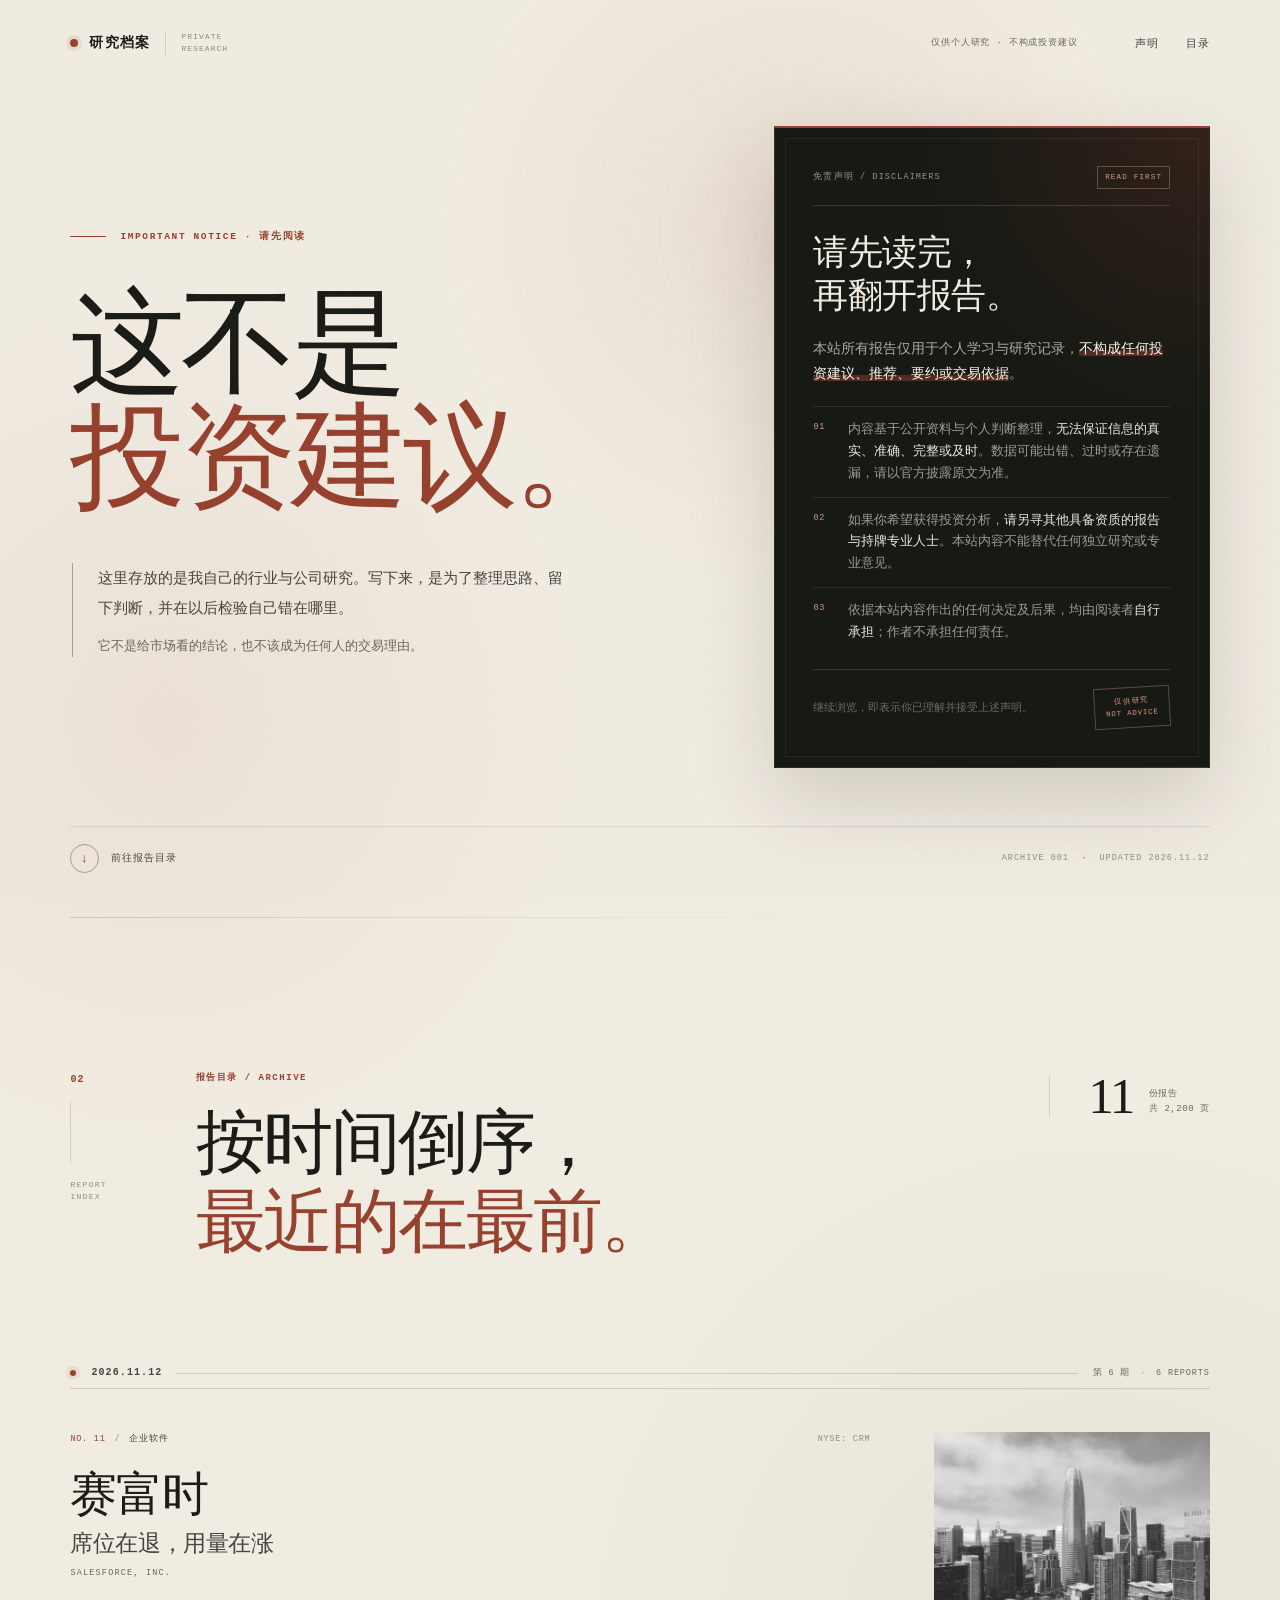
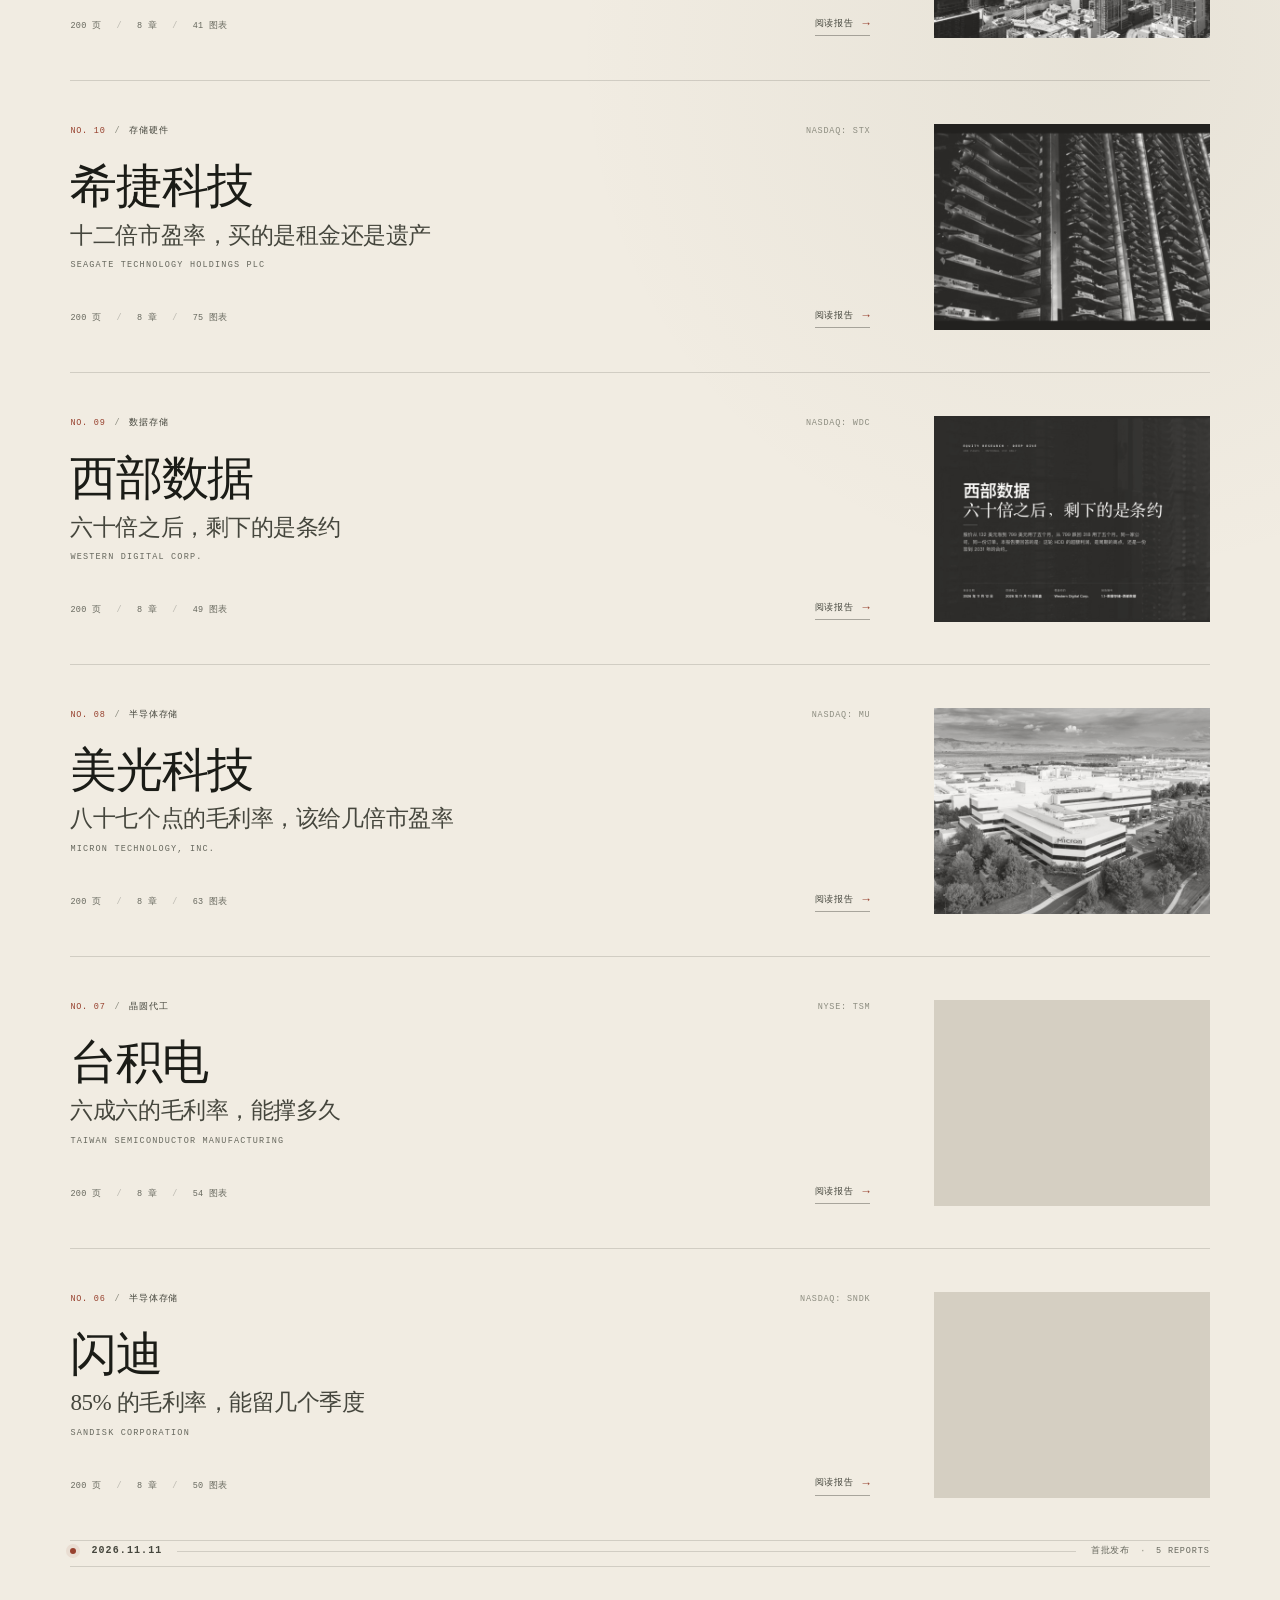
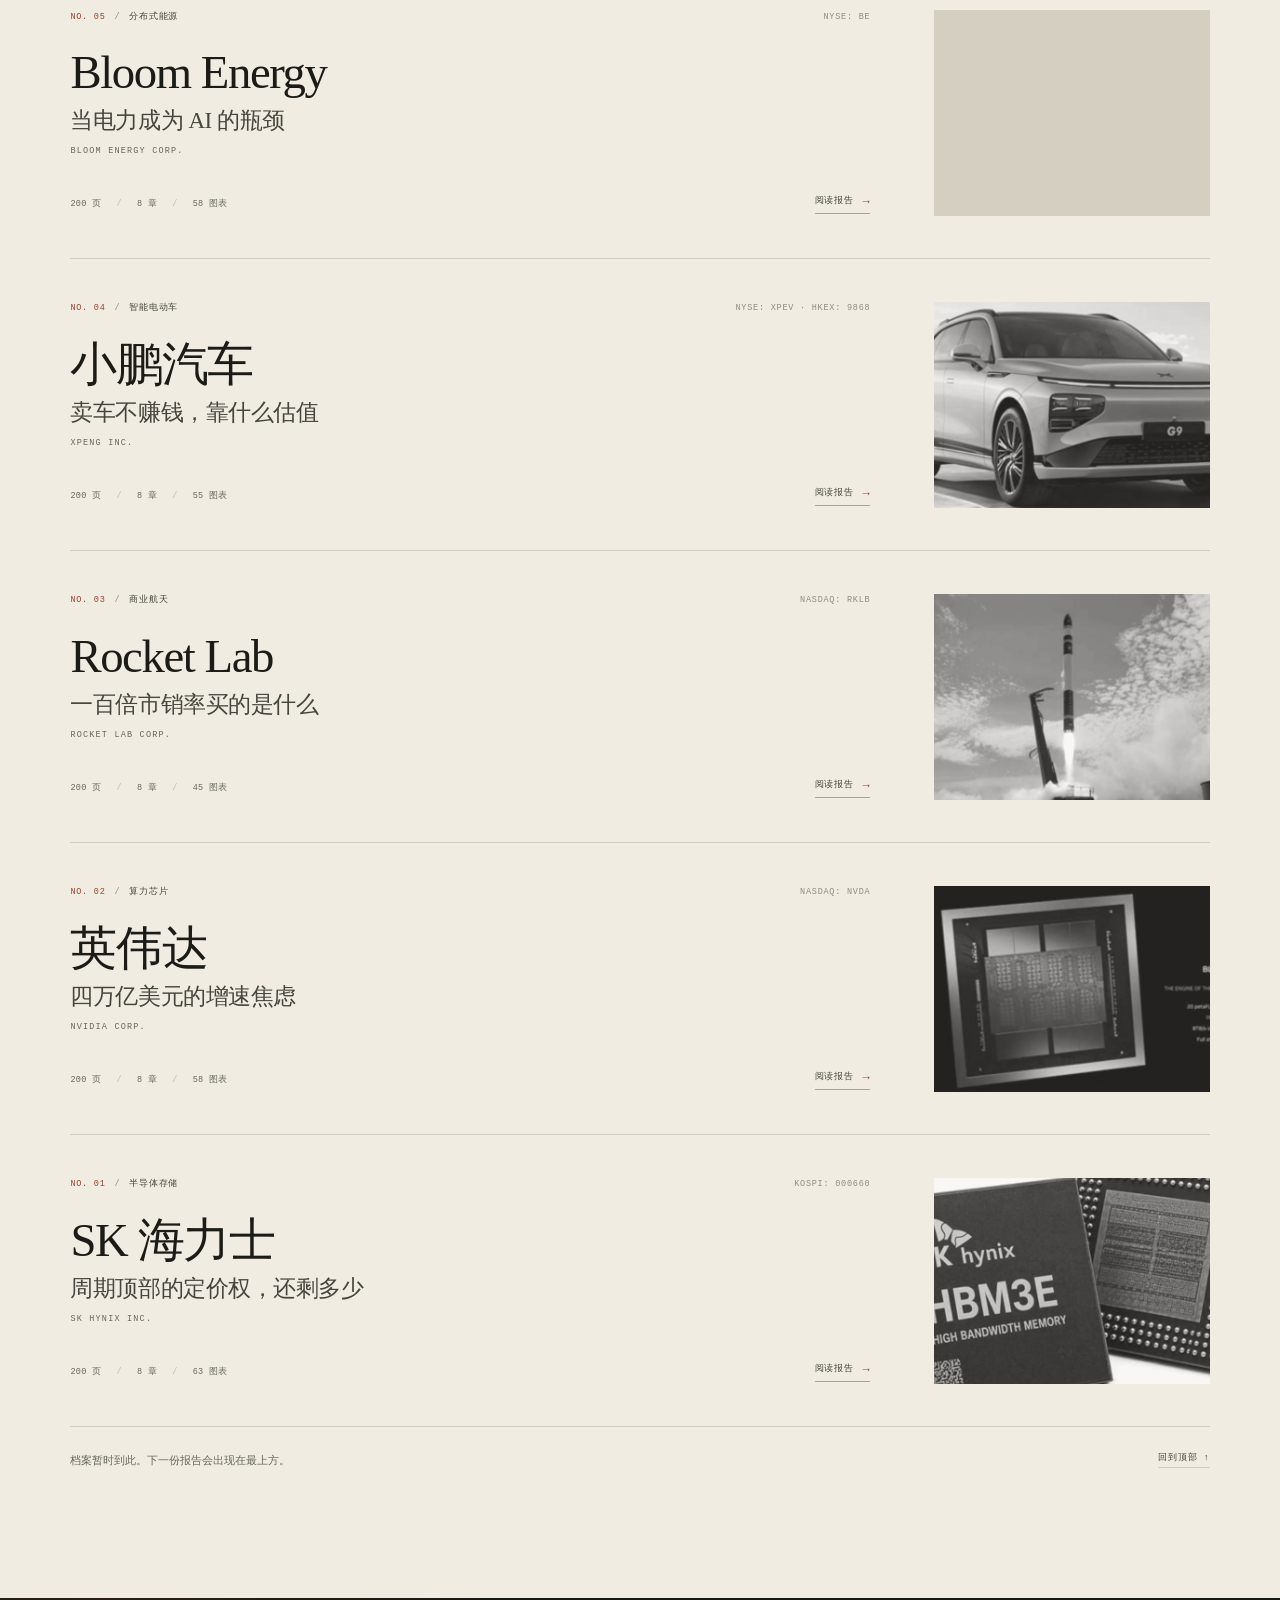
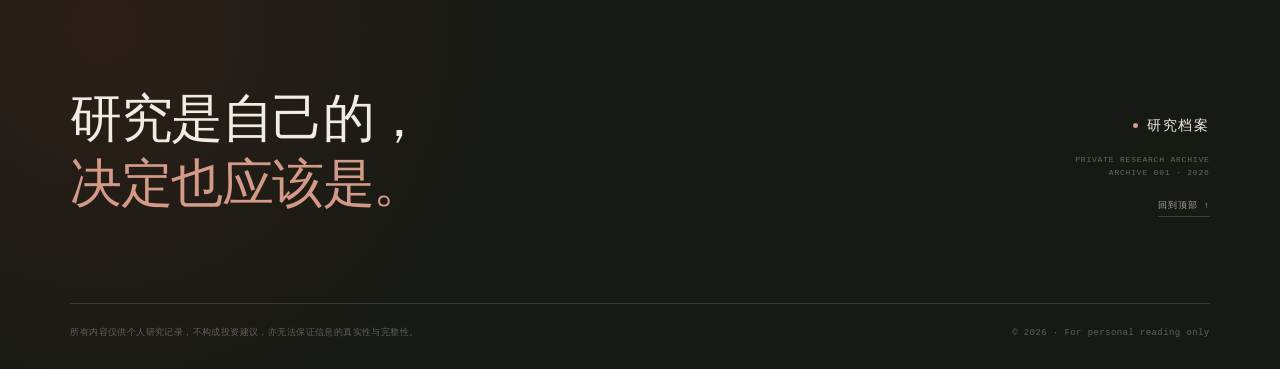
==== commit c5307b25: "feat: 新增第 6 期报告（台积电、美光、闪迪、希捷、西部数据、赛富时） - 新增 6 份 2026-11-12 报告及封面与配图资源 - 更新首页目录：报告总数 5 → 11，追加第 6 期条目" ====
--- a/site/index.html
+++ b/site/index.html
@@ -94,7 +94,7 @@
           <span class="cue-icon" aria-hidden="true">↓</span>
           <span>前往报告目录</span>
         </a>
-        <p class="hero-archive">Archive 001 <span aria-hidden="true">·</span> Updated 2026.11.11</p>
+        <p class="hero-archive">Archive 001 <span aria-hidden="true">·</span> Updated 2026.11.12</p>
       </div>
 
     </div>
@@ -113,13 +113,188 @@
           <p class="kicker">报告目录 / Archive</p>
           <h2 id="archive-title">按时间倒序，<br><em>最近的在最前。</em></h2>
         </div>
-        <div class="archive-stats" aria-label="目前共 5 份报告，合计 1000 页">
-          <span class="stats-number">05</span>
-          <span class="stats-caption">份报告<br>共 1,000 页</span>
+        <div class="archive-stats" aria-label="目前共 11 份报告，合计 2,200 页">
+          <span class="stats-number">11</span>
+          <span class="stats-caption">份报告<br>共 2,200 页</span>
         </div>
       </header>
 
       <div class="timeline">
+        <div class="date-row reveal">
+          <span class="date-dot" aria-hidden="true"></span>
+          <time datetime="2026-11-12">2026.11.12</time>
+          <span class="date-rule" aria-hidden="true"></span>
+          <span class="date-batch">第 6 期 <span aria-hidden="true">·</span> 6 Reports</span>
+        </div>
+
+        <div class="report-list">
+          <article class="report-card reveal" style="--delay: 20ms">
+            <a href="reports/salesforce/2026-11-12/index.html" aria-label="阅读报告：赛富时，席位在退，用量在涨">
+              <div class="report-main">
+                <div class="report-meta">
+                  <span class="report-no">No. 11</span>
+                  <span class="meta-sep" aria-hidden="true">/</span>
+                  <span class="report-sector">企业软件</span>
+                  <span class="report-ticker">NYSE: CRM</span>
+                </div>
+                <div class="report-title-row">
+                  <div>
+                    <h3><span class="title-name">赛富时</span><span class="title-sub">席位在退，用量在涨</span></h3>
+                    <p class="report-en">Salesforce, Inc.</p>
+                  </div>
+                </div>
+                <div class="report-foot">
+                  <span class="report-stats"><span>200 页</span><span>8 章</span><span>41 图表</span></span>
+                  <span class="read-report">阅读报告 <span aria-hidden="true">→</span></span>
+                </div>
+              </div>
+              <figure class="report-cover">
+                <img src="reports/salesforce/2026-11-12/cover.webp" alt="" width="1200" height="900" loading="lazy" decoding="async">
+                <span class="cover-arrow" aria-hidden="true">↗</span>
+              </figure>
+            </a>
+          </article>
+
+          <article class="report-card reveal" style="--delay: 20ms">
+            <a href="reports/seagate/2026-11-12/index.html" aria-label="阅读报告：希捷科技，十二倍市盈率，买的是租金还是遗产">
+              <div class="report-main">
+                <div class="report-meta">
+                  <span class="report-no">No. 10</span>
+                  <span class="meta-sep" aria-hidden="true">/</span>
+                  <span class="report-sector">存储硬件</span>
+                  <span class="report-ticker">NASDAQ: STX</span>
+                </div>
+                <div class="report-title-row">
+                  <div>
+                    <h3><span class="title-name">希捷科技</span><span class="title-sub">十二倍市盈率，买的是租金还是遗产</span></h3>
+                    <p class="report-en">Seagate Technology Holdings plc</p>
+                  </div>
+                </div>
+                <div class="report-foot">
+                  <span class="report-stats"><span>200 页</span><span>8 章</span><span>75 图表</span></span>
+                  <span class="read-report">阅读报告 <span aria-hidden="true">→</span></span>
+                </div>
+              </div>
+              <figure class="report-cover">
+                <img src="reports/seagate/2026-11-12/cover.webp" alt="" width="1200" height="900" loading="lazy" decoding="async">
+                <span class="cover-arrow" aria-hidden="true">↗</span>
+              </figure>
+            </a>
+          </article>
+
+          <article class="report-card reveal" style="--delay: 20ms">
+            <a href="reports/western-digital/2026-11-12/index.html" aria-label="阅读报告：西部数据，六十倍之后，剩下的是条约">
+              <div class="report-main">
+                <div class="report-meta">
+                  <span class="report-no">No. 09</span>
+                  <span class="meta-sep" aria-hidden="true">/</span>
+                  <span class="report-sector">数据存储</span>
+                  <span class="report-ticker">NASDAQ: WDC</span>
+                </div>
+                <div class="report-title-row">
+                  <div>
+                    <h3><span class="title-name">西部数据</span><span class="title-sub">六十倍之后，剩下的是条约</span></h3>
+                    <p class="report-en">Western Digital Corp.</p>
+                  </div>
+                </div>
+                <div class="report-foot">
+                  <span class="report-stats"><span>200 页</span><span>8 章</span><span>49 图表</span></span>
+                  <span class="read-report">阅读报告 <span aria-hidden="true">→</span></span>
+                </div>
+              </div>
+              <figure class="report-cover">
+                <img src="reports/western-digital/2026-11-12/cover.webp" alt="" width="1200" height="900" loading="lazy" decoding="async">
+                <span class="cover-arrow" aria-hidden="true">↗</span>
+              </figure>
+            </a>
+          </article>
+
+          <article class="report-card reveal" style="--delay: 40ms">
+            <a href="reports/micron/2026-11-12/index.html" aria-label="阅读报告：美光科技，八十七个点的毛利率，该给几倍市盈率">
+              <div class="report-main">
+                <div class="report-meta">
+                  <span class="report-no">No. 08</span>
+                  <span class="meta-sep" aria-hidden="true">/</span>
+                  <span class="report-sector">半导体存储</span>
+                  <span class="report-ticker">NASDAQ: MU</span>
+                </div>
+                <div class="report-title-row">
+                  <div>
+                    <h3><span class="title-name">美光科技</span><span class="title-sub">八十七个点的毛利率，该给几倍市盈率</span></h3>
+                    <p class="report-en">Micron Technology, Inc.</p>
+                  </div>
+                </div>
+                <div class="report-foot">
+                  <span class="report-stats"><span>200 页</span><span>8 章</span><span>63 图表</span></span>
+                  <span class="read-report">阅读报告 <span aria-hidden="true">→</span></span>
+                </div>
+              </div>
+              <figure class="report-cover">
+                <img src="reports/micron/2026-11-12/cover.webp" alt="" width="1200" height="900" loading="lazy" decoding="async">
+                <span class="cover-arrow" aria-hidden="true">↗</span>
+              </figure>
+            </a>
+          </article>
+
+
+
+          <article class="report-card reveal" style="--delay: 40ms">
+            <a href="reports/tsmc/2026-11-12/index.html" aria-label="阅读报告：台积电，六成六的毛利率能撑多久">
+              <div class="report-main">
+                <div class="report-meta">
+                  <span class="report-no">No. 07</span>
+                  <span class="meta-sep" aria-hidden="true">/</span>
+                  <span class="report-sector">晶圆代工</span>
+                  <span class="report-ticker">NYSE: TSM</span>
+                </div>
+                <div class="report-title-row">
+                  <div>
+                    <h3><span class="title-name">台积电</span><span class="title-sub">六成六的毛利率，能撑多久</span></h3>
+                    <p class="report-en">Taiwan Semiconductor Manufacturing</p>
+                  </div>
+                </div>
+                <div class="report-foot">
+                  <span class="report-stats"><span>200 页</span><span>8 章</span><span>54 图表</span></span>
+                  <span class="read-report">阅读报告 <span aria-hidden="true">→</span></span>
+                </div>
+              </div>
+              <figure class="report-cover">
+                <img src="reports/tsmc/2026-11-12/cover.webp" alt="" width="1200" height="900" loading="lazy" decoding="async">
+                <span class="cover-arrow" aria-hidden="true">↗</span>
+              </figure>
+            </a>
+          </article>
+
+          <article class="report-card reveal" style="--delay: 40ms">
+            <a href="reports/sandisk/2026-11-12/index.html" aria-label="阅读报告：闪迪，85% 的毛利率能留几个季度">
+              <div class="report-main">
+                <div class="report-meta">
+                  <span class="report-no">No. 06</span>
+                  <span class="meta-sep" aria-hidden="true">/</span>
+                  <span class="report-sector">半导体存储</span>
+                  <span class="report-ticker">NASDAQ: SNDK</span>
+                </div>
+                <div class="report-title-row">
+                  <div>
+                    <h3><span class="title-name">闪迪</span><span class="title-sub">85% 的毛利率，能留几个季度</span></h3>
+                    <p class="report-en">Sandisk Corporation</p>
+                  </div>
+                </div>
+                <div class="report-foot">
+                  <span class="report-stats"><span>200 页</span><span>8 章</span><span>50 图表</span></span>
+                  <span class="read-report">阅读报告 <span aria-hidden="true">→</span></span>
+                </div>
+              </div>
+              <figure class="report-cover">
+                <img src="reports/sandisk/2026-11-12/cover.webp" alt="" width="1200" height="900" loading="lazy" decoding="async">
+                <span class="cover-arrow" aria-hidden="true">↗</span>
+              </figure>
+            </a>
+          </article>
+
+
+        </div>
+
         <div class="date-row reveal">
           <span class="date-dot" aria-hidden="true"></span>
           <time datetime="2026-11-11">2026.11.11</time>
